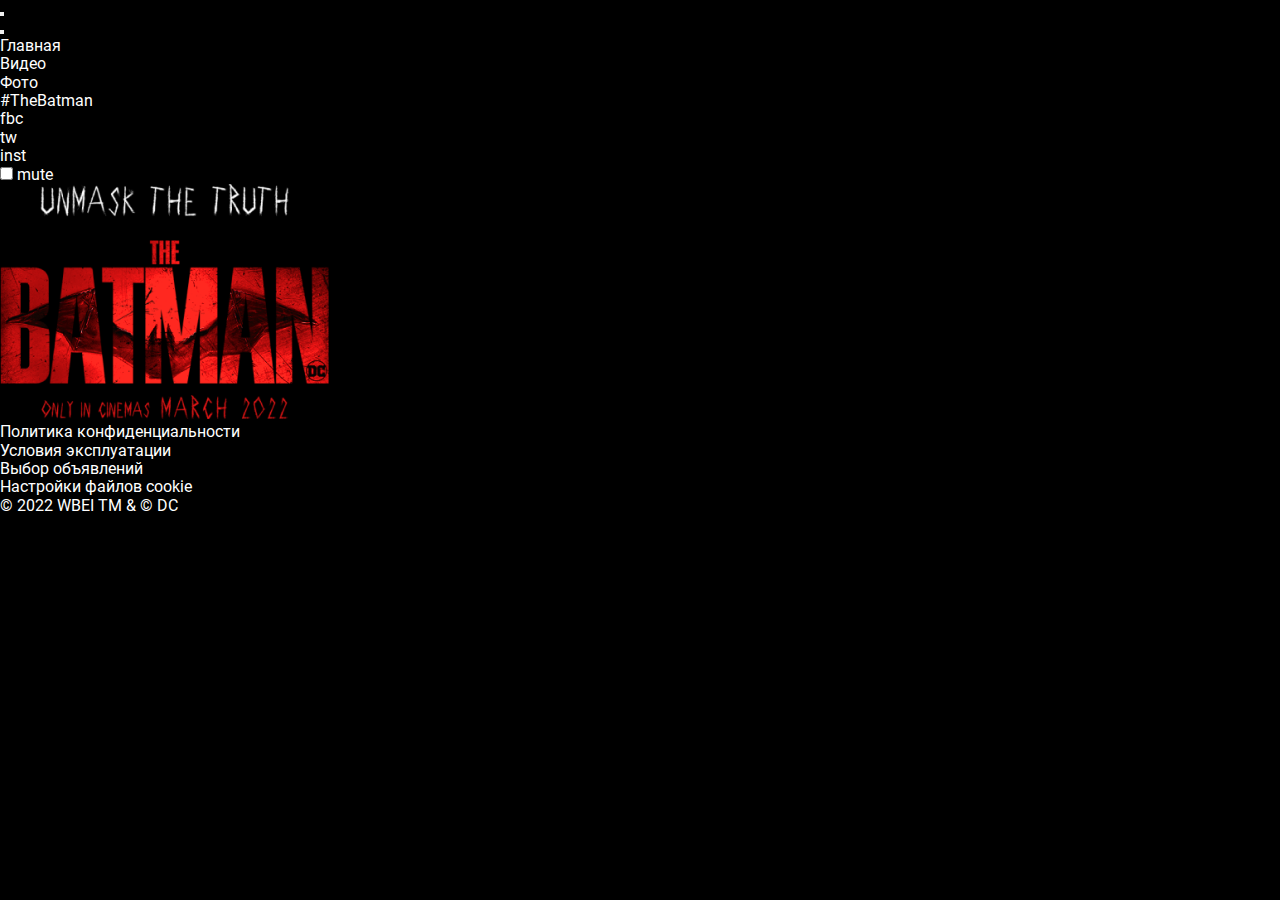
==== index.html @ ee17bfbc "init project" ====
<!DOCTYPE html>
<html lang="ru">
<head>
  <meta charset="UTF-8">
  <meta http-equiv="X-UA-Compatible" content="IE=edge">
  <meta name="viewport" content="width=device-width, initial-scale=1.0">
  <title>Batman</title>
  <link rel="stylesheet" href="css/normalize.css">
  <link rel="stylesheet" href="css/style.css">
</head>
<body>
  <header class="header">
    <button class="burger">
      <span class="burger__line"></span>
    </button>
    <nav class="header__navigation navigation">
      <button class="navigation__close"></button>
      <ul class="navigation__list">
        <li class="navigation__item">
          <a class="navigation__link">Главная</a>
        </li>
        <li class="navigation__item">
          <a class="navigation__link" href="video.html">Видео</a>
        </li>
        <li class="navigation__item">
          <a class="navigation__link" href="foto.html">Фото</a>
        </li>
      </ul>
      <p class="header__hashtag">#TheBatman</p>
      <ul class="header__social social">
        <li class="social__item">
          <a href="" class="social__link">fbc</a>
        </li>
        <li class="social__item">
          <a href="" class="social__link">tw</a>
        </li>
        <li class="social__item">
          <a href="" class="social__link">inst</a>
        </li>
      </ul>
    </nav>
    <div class="mute">
      <input class="mute__checkbox" type="checkbox" id="mute">
      <label for="mute" class="mute__label">mute</label>
    </div>
  </header>

  <main class="main">
    <img class="logo" src="img/logo.png" alt="Логотип к фильму Бэтмен" width="329" height="235">
  </main>

  <footer class="footer">
    <ul class="footer__links">
      <li><a href="#" class="footer__link">Политика конфиденциальности</a></li>
      <li><a href="#" class="footer__link">Условия эксплуатации</a></li>
      <li><a href="#" class="footer__link">Выбор объявлений</a></li>
      <li><a href="#" class="footer__link">Настройки файлов cookie</a></li>
    </ul>

    <p class="footer__copyright">© 2022 WBEI TM & © DC</p>
  </footer>
  
</body>
</html>
---- css/style.css ----
@font-face {
  font-family: Roboto;
  font-weight: 400;
  font-display: swap;
  src: local('Roboto'), 
    url('../fonts/roboto-v29-latin_cyrillic-regular.woff2') format('woff2'),
    url('../fonts/roboto-v29-latin_cyrillic-regular.woff') format('woff');
}

@font-face {
  font-family: Roboto;
  font-weight: 500;
  font-display: swap;
  src: local('Roboto'), 
    url('../fonts/roboto-v29-latin_cyrillic-500.woff2') format('woff2'),
    url('../fonts/roboto-v29-latin_cyrillic-500.woff') format('woff');
}

html {
  box-sizing: border-box;
}

*, *::after, *::before {
  box-sizing: inherit;
}

body {
  height: 100vh;
  min-width: 320px;
  font-family: Roboto, sans-serif;
  color: #fff;
  background-color: #000;
}

img {
  max-width: 100%;
  height: auto;
}

button {
  padding: 0;
  cursor: pointer;
}

ul {
  list-style: none;
  margin: 0;
  padding: 0;
}

a {
  color: inherit;
  text-decoration: none;
}

h1, h2, h3, p {
  margin: 0;
}
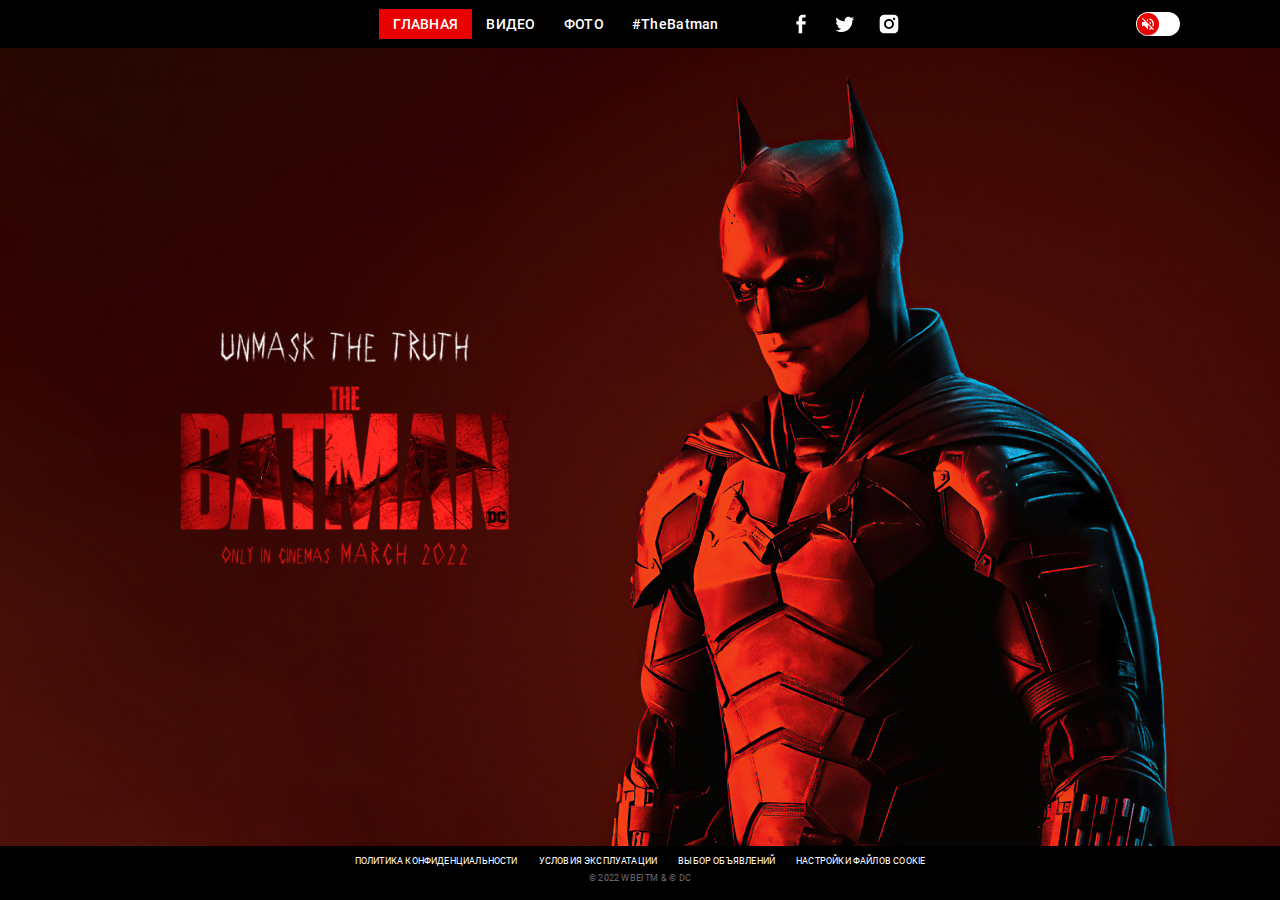
==== commit fad78a95: "added styles" ====
--- a/index.html
+++ b/index.html
@@ -10,14 +10,12 @@
 </head>
 <body>
   <header class="header">
-    <button class="burger">
-      <span class="burger__line"></span>
-    </button>
+    <button class="burger"></button>
     <nav class="header__navigation navigation">
       <button class="navigation__close"></button>
       <ul class="navigation__list">
         <li class="navigation__item">
-          <a class="navigation__link">Главная</a>
+          <a class="navigation__link navigation__link_active">Главная</a>
         </li>
         <li class="navigation__item">
           <a class="navigation__link" href="video.html">Видео</a>
@@ -29,23 +27,23 @@
       <p class="header__hashtag">#TheBatman</p>
       <ul class="header__social social">
         <li class="social__item">
-          <a href="" class="social__link">fbc</a>
+          <a href="" class="social__link social__link_fb"></a>
         </li>
         <li class="social__item">
-          <a href="" class="social__link">tw</a>
+          <a href="" class="social__link social__link_twitter"></a>
         </li>
         <li class="social__item">
-          <a href="" class="social__link">inst</a>
+          <a href="" class="social__link social__link_inst"></a>
         </li>
       </ul>
     </nav>
     <div class="mute">
       <input class="mute__checkbox" type="checkbox" id="mute">
-      <label for="mute" class="mute__label">mute</label>
+      <label for="mute" class="mute__label"></label>
     </div>
   </header>
 
-  <main class="main">
+  <main class="main main__index">
     <img class="logo" src="img/logo.png" alt="Логотип к фильму Бэтмен" width="329" height="235">
   </main>
 
--- a/css/style.css
+++ b/css/style.css
@@ -25,6 +25,9 @@
 }
 
 body {
+  display: flex;
+  flex-direction: column;
+  justify-content: space-between;
   height: 100vh;
   min-width: 320px;
   font-family: Roboto, sans-serif;
@@ -56,3 +59,281 @@
 h1, h2, h3, p {
   margin: 0;
 }
+
+.header {
+  position: relative;
+  padding-top: 9px;
+  padding-bottom: 9px;
+}
+
+.navigation {
+  display: flex;
+  justify-content: center;
+  align-items: center;
+  font-size: 14px;
+  font-weight: 500;
+  line-height: 16px;
+  letter-spacing: 0.02em;
+}
+
+.navigation__list {
+  display: flex;
+  margin-right: 14px;
+  text-transform: uppercase;
+}
+
+.navigation__link {
+  display: block;
+  padding: 7px 14px;
+}
+.navigation__link_active {
+  background-color: #E90000;
+}
+
+.header__hashtag {
+  margin-right: 70px;
+}
+
+.social {
+  display: flex;
+  gap: 20px;
+}
+
+.social__link {
+  display: block;
+  width: 24px;
+  height: 24px;
+}
+
+.social__link_fb {
+  background-image: url(../img/facebook.svg);
+}
+
+.social__link_twitter {
+  background-image: url(../img/twitter.svg);
+}
+
+.social__link_inst {
+  background-image: url(../img/instagram.svg);
+}
+
+.burger {
+  display: none;
+}
+
+.mute {
+  position: absolute;
+  top: 50%;
+  right: 100px;
+  transform: translateY(-50%);
+  width: 44px;
+  height: 24px;
+  overflow: hidden;
+  background-color: #fff;
+  border-radius: 30px;
+}
+
+.mute__checkbox {
+  position: relative;
+  z-index: 3;
+  width: 100%;
+  height: 100%;
+  padding: 0;
+  margin: 0;
+  opacity: 0;
+  cursor: pointer;
+}
+
+.mute__label::before,
+.mute__label::after {
+  content: '';
+  position: absolute;
+  top: 1px;
+  left: 1px;
+  display: block;
+  width: 22px;
+  height: 22px;
+  border-radius: 50%;
+  background-color: #E90000;
+  background-position: center;
+  background-repeat: no-repeat;
+  box-shadow: 0px 1px 1px rgba(69, 2, 2, 0.3);
+  transition: left .3s ease-in-out, right .3s ease-in-out;
+}
+
+.mute__label::before {
+  background-image: url(../img/volume_off.svg);
+}
+
+.mute__label::after {
+  right: -22px;
+  left: auto;
+  background-image: url(../img/volume_up.svg);
+}
+
+.mute__checkbox:checked + .mute__label::before {
+  left: -22px;
+}
+
+.mute__checkbox:checked + .mute__label::after {
+  right: 1px;
+}
+
+.navigation__close {
+  display: none;
+}
+
+.main {
+  flex-grow: 1;
+}
+
+.logo {
+  animation: zoomIn 1s;
+}
+
+@keyframes zoomIn {
+  from {
+    transform: scale3d(0, 0, 0);
+  }
+}
+
+.main__index {
+  display: flex;
+  align-items: center;
+  padding-left: 180px;
+  background: url(../img/bg.jpg) top no-repeat;
+  background-size: cover;
+}
+
+.footer {
+  display: flex;
+  flex-direction: column;
+  align-items: center;
+  padding-top: 10px;
+  padding-bottom: 10px;
+  margin-bottom: 6px;
+  font-size: 9px;
+  line-height: 11px;
+  letter-spacing: 0.02em;
+  text-transform: uppercase;
+}
+.footer__links {
+  display: flex;
+  margin-bottom: 6px;
+  gap: 21px;
+}
+.footer__copyright {
+  color: #6A6A6A;
+}
+
+@media (max-width: 1024px) {
+  .mute {
+    right: 20px;
+  }
+
+  .main__index {
+    padding-left: 60px;
+  }
+}
+
+@media (max-width: 768px) {
+  .header  {
+    display: flex;
+    align-items: center;
+    padding: 20px;
+  }
+  .burger {
+    display: block;
+    width: 20px;
+    height: 12px;
+    background-color: transparent;
+    border: none;
+    background-image: url(../img/burger.svg);
+  }
+
+  .navigation {
+    position: fixed;
+    top: 0;
+    left: 0;
+    bottom: 0;
+    transform: translateX(-240px);
+    width: 240px;
+    flex-direction: column;
+    justify-content: flex-start;
+    align-items: stretch;
+    padding-top: 90px;
+    text-align: center;
+    background-color: #260707;
+    transition: transform .3s ease-in-out;
+  }
+
+  .navigation_active {
+    transform: translateX(0);
+  }
+
+  .navigation__list {
+    flex-direction: column;
+    margin-right: 0;
+    margin-bottom: 6px;
+    gap: 6px;    
+  }
+
+  .navigation__link {
+    padding-top: 12px;
+    padding-bottom: 12px;
+  }
+
+  .header__hashtag {
+    margin-right: 0;
+    margin-bottom: 40px;
+  }
+
+  .navigation__close {
+    position: absolute;
+    display: block;
+    top: 20px;
+    left: 20px;
+    width: 16px;
+    height: 16px;
+    background-color: transparent;
+    border: none;
+    background-image: url(../img/close.svg);
+  }
+
+  .social {
+    justify-content: center;
+  }
+
+  .main__index {
+    padding-left: 30px;
+  }
+
+  .logo {
+    width: 230px;
+  }
+
+  .footer {
+    padding-left: 20px;
+    padding-right: 20px;
+    text-align: center;
+  }
+}
+
+@media (max-width: 580px) {
+  .main__index {
+    align-items: flex-end;
+    justify-content: center;
+    padding-left: 0;
+    padding-bottom: 64px;
+    background-image: linear-gradient(0.11deg, rgba(0, 0, 0, 0.76) 32.14%, rgba(255, 0, 0, 0) 72.56%), url(../img/bg-mobile.jpg);
+  }
+
+  .logo {
+    width: 125px;
+  }
+
+  .footer {
+    font-size: 6px;
+    line-height: 7px;
+  }
+}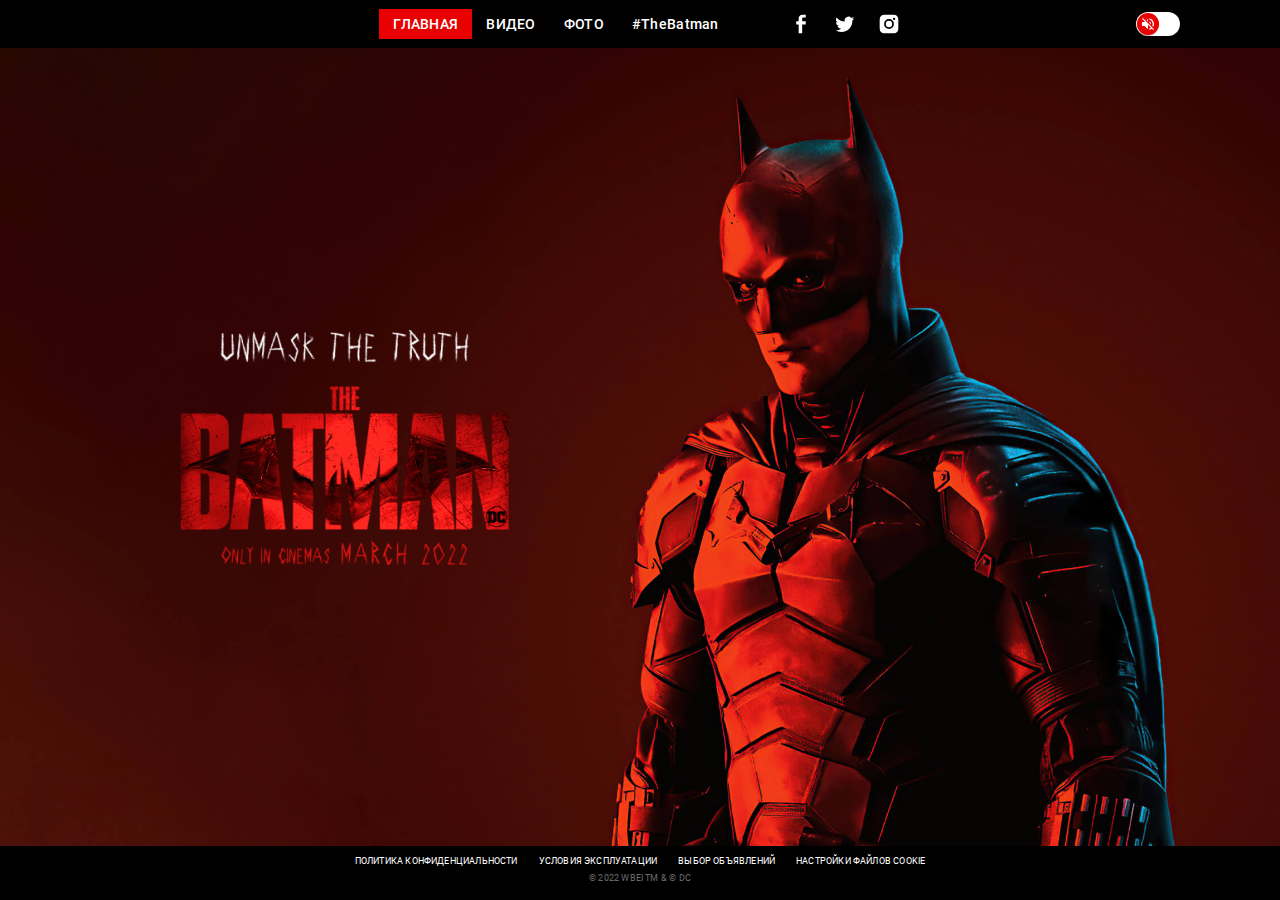
==== commit 92d0d839: "added sliders" ====
--- a/index.html
+++ b/index.html
@@ -21,19 +21,25 @@
           <a class="navigation__link" href="video.html">Видео</a>
         </li>
         <li class="navigation__item">
-          <a class="navigation__link" href="foto.html">Фото</a>
+          <a class="navigation__link" href="photo.html">Фото</a>
         </li>
       </ul>
       <p class="header__hashtag">#TheBatman</p>
       <ul class="header__social social">
         <li class="social__item">
-          <a href="" class="social__link social__link_fb"></a>
+          <a href="" class="social__link">
+            <svg width="24" height="24" fill="currentColor" xmlns="http://www.w3.org/2000/svg"><g clip-path="url(#a)"><path d="M9.65 21.6v-9.01H7.2V9.348h2.45v-2.77c0-2.178 1.448-4.177 4.784-4.177 1.35 0 2.35.126 2.35.126l-.08 3.029s-1.018-.01-2.13-.01c-1.202 0-1.395.54-1.395 1.434v2.368H16.8l-.157 3.244h-3.464V21.6H9.651Z" /></g><defs><path transform="translate(7.2 2.4)" d="M0 0h9.6v19.2H0z"/></defs></svg>
+          </a>
         </li>
         <li class="social__item">
-          <a href="" class="social__link social__link_twitter"></a>
+          <a href="" class="social__link">
+            <svg width="24" height="24" fill="currentColor" xmlns="http://www.w3.org/2000/svg"><path d="M21.301 6.521a7.788 7.788 0 0 1-2.233.612 3.898 3.898 0 0 0 1.71-2.152 7.763 7.763 0 0 1-2.47.944 3.89 3.89 0 0 0-6.626 3.547A11.043 11.043 0 0 1 3.666 5.41 3.89 3.89 0 0 0 4.87 10.6a3.88 3.88 0 0 1-1.761-.487v.05a3.89 3.89 0 0 0 3.12 3.814 3.917 3.917 0 0 1-1.757.066 3.891 3.891 0 0 0 3.633 2.7 7.803 7.803 0 0 1-4.83 1.666c-.31 0-.62-.018-.928-.055a11 11 0 0 0 5.96 1.747c7.154 0 11.065-5.925 11.065-11.064 0-.167-.004-.335-.012-.502a7.906 7.906 0 0 0 1.94-2.012l.001-.003Z" /></svg>
+          </a>
         </li>
         <li class="social__item">
-          <a href="" class="social__link social__link_inst"></a>
+          <a href="" class="social__link">
+            <svg width="24" height="24" fill="currentColor" xmlns="http://www.w3.org/2000/svg"><g clip-path="url(#a)"><path d="M12 8.81A3.197 3.197 0 0 0 8.81 12 3.197 3.197 0 0 0 12 15.19 3.197 3.197 0 0 0 15.19 12 3.197 3.197 0 0 0 12 8.81ZM21.568 12c0-1.32.012-2.63-.063-3.949-.074-1.531-.423-2.89-1.543-4.01-1.122-1.123-2.48-1.47-4.011-1.544-1.321-.074-2.63-.062-3.949-.062-1.32 0-2.63-.012-3.948.062-1.532.074-2.891.424-4.011 1.544-1.122 1.122-1.47 2.479-1.544 4.01-.074 1.321-.062 2.63-.062 3.949s-.012 2.63.062 3.949c.075 1.531.424 2.89 1.544 4.01 1.122 1.123 2.48 1.47 4.01 1.544 1.322.074 2.63.062 3.95.062 1.32 0 2.63.012 3.948-.062 1.532-.074 2.89-.424 4.01-1.544 1.123-1.122 1.47-2.479 1.544-4.01.077-1.319.063-2.628.063-3.949ZM12 16.908A4.901 4.901 0 0 1 7.092 12 4.901 4.901 0 0 1 12 7.092 4.901 4.901 0 0 1 16.908 12 4.901 4.901 0 0 1 12 16.908Zm5.11-8.87a1.145 1.145 0 0 1-1.147-1.147c0-.634.512-1.146 1.146-1.146a1.145 1.145 0 0 1 .811 1.957 1.146 1.146 0 0 1-.81.335Z" /></g><defs><clipPath id="a"><path transform="translate(2.4 2.4)" d="M0 0h19.2v19.2H0z"/></clipPath></defs></svg>
+          </a>
         </li>
       </ul>
     </nav>
--- a/css/style.css
+++ b/css/style.css
@@ -103,18 +103,12 @@
   display: block;
   width: 24px;
   height: 24px;
-}
-
-.social__link_fb {
-  background-image: url(../img/facebook.svg);
-}
-
-.social__link_twitter {
-  background-image: url(../img/twitter.svg);
-}
-
-.social__link_inst {
-  background-image: url(../img/instagram.svg);
+  color: #fff;
+  transition: color .3s ease-in-out;
+}
+
+.social__link:hover {
+  color: #E90000;
 }
 
 .burger {
@@ -184,6 +178,7 @@
 }
 
 .main {
+  position: relative;
   flex-grow: 1;
 }
 
@@ -206,6 +201,8 @@
 }
 
 .footer {
+  position: relative;
+  z-index: 500;
   display: flex;
   flex-direction: column;
   align-items: center;
@@ -225,6 +222,66 @@
 .footer__copyright {
   color: #6A6A6A;
 }
+
+.main__slider {
+  height: calc(100% - 120px);
+}
+
+.slider-main {
+  height: 100%;
+}
+.slider-main__item {
+  display: flex;
+  align-items: center;
+  justify-content: center;
+}
+
+.pagination {
+  position: absolute;
+  left: 0;
+  right: 0;
+  bottom: 0;
+  z-index: 400;
+  padding-bottom: 15px;
+  padding-left: 20px;
+  padding-right: 20px;
+  min-height: 144px;
+  padding-top: 12px;
+  background-color: #000;
+}
+
+.pagination__arrow {
+  display: block;
+  width: 0;
+  height: 0;
+  margin: 0 auto 20px;
+  border-left: 7px solid transparent;
+  border-right: 7px solid transparent;
+  border-bottom: 6px solid transparent;
+  border-top: 6px solid #fff;
+  background-color: transparent;
+  transition: border-color .3s ease-in-out;
+}
+
+.pagination__arrow:hover {
+  border-top-color: #E90000;
+}
+
+.slider-thumbs {
+  max-width: 820px;
+}
+
+.slider-thumbs__list {
+  display: flex;
+  align-items: center;
+}
+
+.slider-main__video {
+  height: 100%;
+  width: 100%;
+  object-fit: contain;
+}
+
 
 @media (max-width: 1024px) {
   .mute {
@@ -336,4 +393,12 @@
     font-size: 6px;
     line-height: 7px;
   }
+
+  .pagination {
+    min-height: 80px;
+  }
+
+  .pagination__arrow {
+    margin-bottom: 6px;
+  }
 }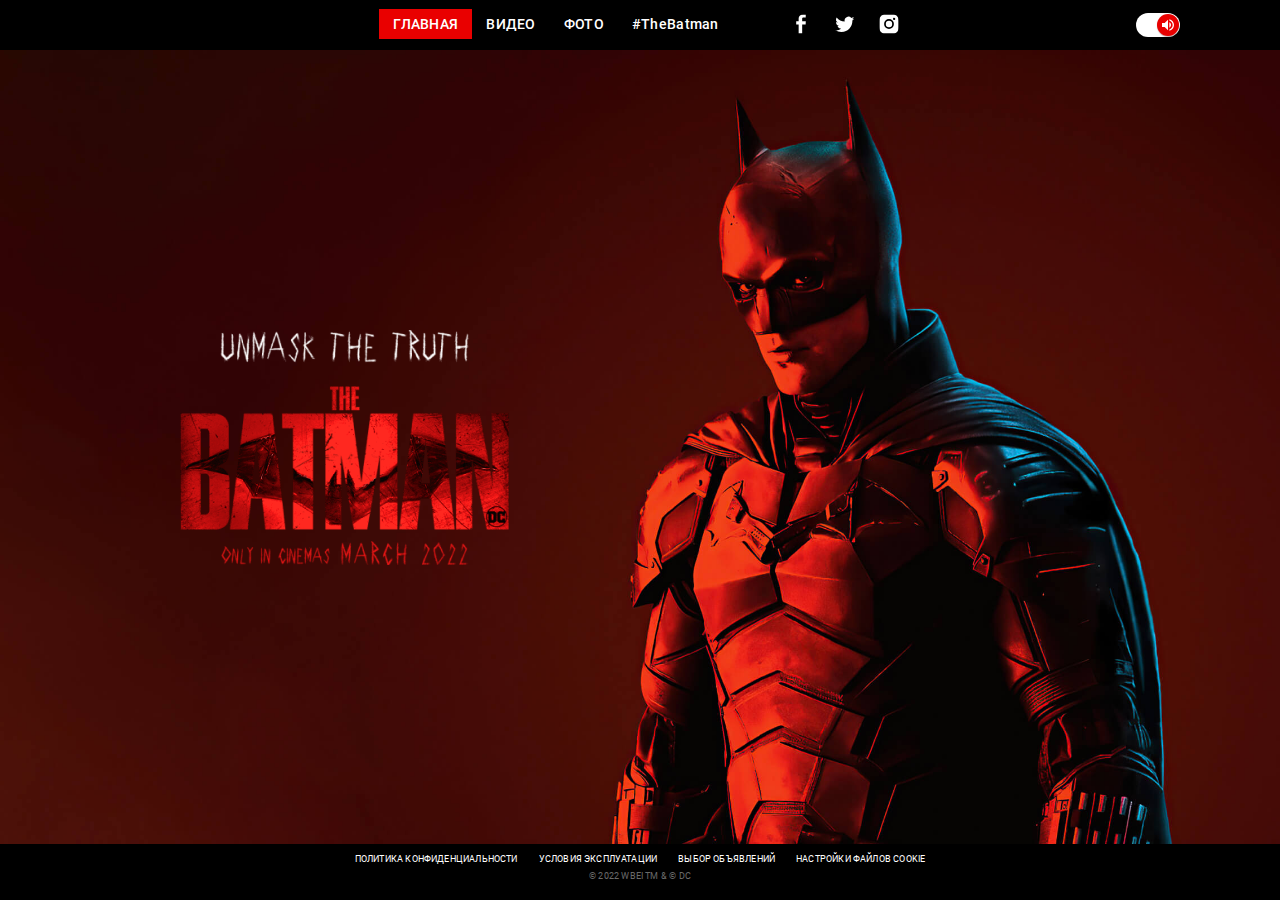
==== commit e209b715: "added audio and script" ====
--- a/index.html
+++ b/index.html
@@ -5,8 +5,10 @@
   <meta http-equiv="X-UA-Compatible" content="IE=edge">
   <meta name="viewport" content="width=device-width, initial-scale=1.0">
   <title>Batman</title>
+  <link rel="icon" href="img/favicon.png" type="image/png">
   <link rel="stylesheet" href="css/normalize.css">
   <link rel="stylesheet" href="css/style.css">
+  <script defer src="js/script.js"></script>
 </head>
 <body>
   <header class="header">
@@ -44,7 +46,7 @@
       </ul>
     </nav>
     <div class="mute">
-      <input class="mute__checkbox" type="checkbox" id="mute">
+      <input class="mute__checkbox" type="checkbox" id="mute" checked>
       <label for="mute" class="mute__label"></label>
     </div>
   </header>
--- a/css/style.css
+++ b/css/style.css
@@ -62,11 +62,13 @@
 
 .header {
   position: relative;
+  height: 50px;
   padding-top: 9px;
   padding-bottom: 9px;
 }
 
 .navigation {
+  z-index: 600;
   display: flex;
   justify-content: center;
   align-items: center;
@@ -206,6 +208,7 @@
   display: flex;
   flex-direction: column;
   align-items: center;
+  height: 50px;
   padding-top: 10px;
   padding-bottom: 10px;
   margin-bottom: 6px;
@@ -224,7 +227,9 @@
 }
 
 .main__slider {
-  height: calc(100% - 120px);
+  height: calc(100% - 100px);
+  padding-bottom: 10px;
+  overflow: hidden;
 }
 
 .slider-main {
@@ -248,6 +253,12 @@
   min-height: 144px;
   padding-top: 12px;
   background-color: #000;
+  transform: translateY(calc(100% - 25px));
+  transition: transform .5s ease-in-out;
+}
+
+.pagination_active {
+  transform: translateY(0);
 }
 
 .pagination__arrow {
@@ -257,13 +268,23 @@
   margin: 0 auto 20px;
   border-left: 7px solid transparent;
   border-right: 7px solid transparent;
+  border-top: 6px solid transparent;
+  border-bottom: 6px solid #fff;
+  background-color: transparent;
+  transition: border-color .3s ease-in-out;
+}
+
+.pagination_active .pagination__arrow {
   border-bottom: 6px solid transparent;
   border-top: 6px solid #fff;
-  background-color: transparent;
-  transition: border-color .3s ease-in-out;
 }
 
 .pagination__arrow:hover {
+  border-bottom-color: #E90000;
+}
+
+.pagination_active .pagination__arrow:hover {
+  border-bottom-color: transparent;
   border-top-color: #E90000;
 }
 
@@ -283,6 +304,11 @@
 }
 
 
+.slider-thumbs__img {
+  max-height: 100px;
+  object-fit: cover;
+}
+
 @media (max-width: 1024px) {
   .mute {
     right: 20px;
@@ -297,7 +323,8 @@
   .header  {
     display: flex;
     align-items: center;
-    padding: 20px;
+    padding-left: 20px;
+    padding-right: 20px;
   }
   .burger {
     display: block;
